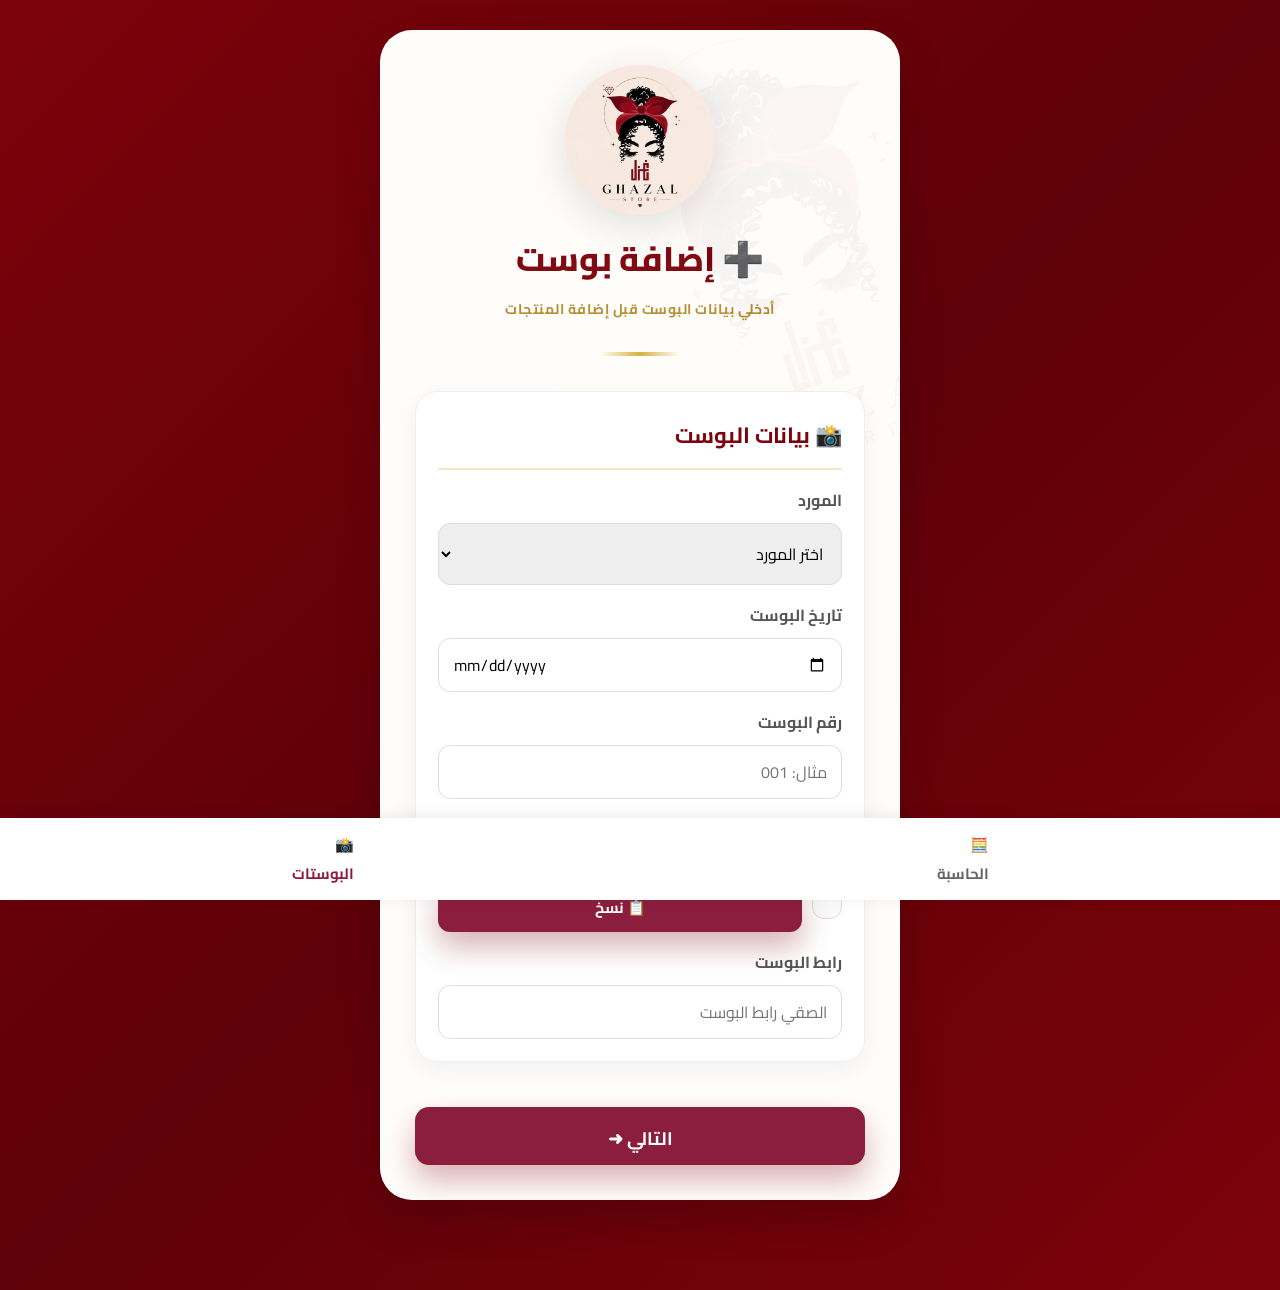
==== add-post.html @ 7c3fa7c9 "Add files via upload" ====
<!DOCTYPE html>
<html lang="ar" dir="rtl">

<head>

<meta charset="UTF-8">

<meta name="viewport" content="width=device-width, initial-scale=1.0">

<title>إضافة بوست | غزل</title>

<link rel="stylesheet" href="style.css">
<link rel="stylesheet" href="posts.css">

<link rel="preconnect" href="https://fonts.googleapis.com">
<link rel="preconnect" href="https://fonts.gstatic.com" crossorigin>

<link href="https://fonts.googleapis.com/css2?family=Cairo:wght@300;400;600;700;800&display=swap" rel="stylesheet">

</head>

<body>

<div class="container">

<img src="logo.png" class="logo" alt="غزل">

<h1>➕ إضافة بوست</h1>

<p class="subtitle">
أدخلي بيانات البوست قبل إضافة المنتجات
</p>

<div class="divider"></div>

<div class="section">

<h2>📸 بيانات البوست</h2>

<label>المورد</label>

<select id="supplier">

<option value="">اختر المورد</option>

<option value="WD">وديع</option>
<option value="ML">ملاك</option>
<option value="GH">الغول</option>
<option value="BD">البنداري</option>
<option value="MS">مصباح</option>
<option value="BM">بابا المجال</option>
<option value="MK">الملوك رجالي</option>

</select>

<label>تاريخ البوست</label>

<input
type="date"
id="postDate">

<label>رقم البوست</label>

<input
type="number"
id="postNumber"
placeholder="مثال: 001">

<label>كود البوست</label>

<div class="code-box">

<input
type="text"
id="postCode"
readonly
placeholder="سيظهر تلقائيًا">

<button
type="button"
id="copyCodeBtn">

📋 نسخ

</button>

</div>

<label>رابط البوست</label>

<input
type="url"
id="postLink"
placeholder="الصقي رابط البوست">

</div>

<button id="nextBtn" class="posts-btn">

التالي ➜

</button>

</div>

<script src="posts.js"></script>

<div class="bottom-nav">

<a href="index.html">
🧮<br>الحاسبة
</a>

<a href="posts.html" class="active">
📸<br>البوستات
</a>

</div>

</body>

</html>
---- style.css ----
/*=================================================
            GHAZAL CALCULATOR
==================================================*/

@import url('https://fonts.googleapis.com/css2?family=Cairo:wght@300;400;600;700;800&display=swap');

*{
margin:0;
padding:0;
box-sizing:border-box;
font-family:'Cairo',sans-serif;
}

:root{

--primary:#7c020b;
--primary-dark:#75040a;
--gold:#D4AF37;
--gold-light:#f6e3a1;

--white:#ffffff;
--offwhite:#fffdfb;

--text:#444;

--shadow:
0 18px 45px rgba(0,0,0,.18);

}

body{

direction:rtl;

min-height:100vh;

display:flex;

justify-content:center;

align-items:center;

padding:30px 15px;

background:
linear-gradient(
135deg,
#7c020b,
#5f0108,
#7c020b
);

overflow-x:hidden;

}



/*==========================
CARD
===========================*/

.container{

position:relative;

width:100%;
max-width:520px;

background:var(--offwhite);

border-radius:32px;

padding:35px;

overflow:hidden;

box-shadow:var(--shadow);

}



/*==========================
WATERMARK
===========================*/

.container::before{

content:"";

position:absolute;

right:-140px;

top:-40px;

width:520px;

height:520px;

background:url("logo.png");

background-repeat:no-repeat;

background-size:contain;

opacity:.035;

pointer-events:none;

transform:rotate(-18deg);

}



/*==========================
HEADER
===========================*/

.logo{

display:block;

width:150px;

margin:auto;

margin-bottom:12px;

filter:
drop-shadow(0 10px 20px rgba(0,0,0,.12));

}

h1{

text-align:center;

font-size:34px;

font-weight:800;

color:var(--primary);

margin-bottom:6px;

}

.subtitle{

text-align:center;

font-size:14px;

color:#b48b2f;

font-weight:700;

margin-bottom:30px;

letter-spacing:.5px;

}

.divider{

width:80px;

height:4px;

margin:20px auto 35px;

border-radius:50px;

background:
linear-gradient(
90deg,
transparent,
var(--gold),
transparent
);

}



/*==========================
SECTIONS
===========================*/

.section{

position:relative;

background:white;

border-radius:22px;

padding:22px;

margin-bottom:22px;

border:1px solid #f1eeee;

box-shadow:

0 8px 25px rgba(0,0,0,.05);

transition:.35s;

}

.section:hover{

transform:translateY(-3px);

box-shadow:

0 15px 35px rgba(0,0,0,.08);

}

.section h2{

display:flex;

align-items:center;

gap:10px;

font-size:22px;

color:var(--primary);

margin-bottom:20px;

padding-bottom:12px;

border-bottom:

2px solid rgba(212,175,55,.30);

}



/*==========================
LABELS
===========================*/

label{

display:block;

font-size:16px;

font-weight:700;

color:#555;

margin-top:18px;

margin-bottom:8px;

}



/*==========================
INPUTS
===========================*/

input{

width:100%;

height:54px;

border-radius:16px;

border:2px solid #ececec;

padding:0 16px;

font-size:17px;

transition:.3s;

outline:none;

background:white;

}

input:focus{

border-color:var(--primary);

box-shadow:

0 0 0 5px rgba(124,2,11,.08);

}

input[readonly]{

background:#fafafa;

font-weight:bold;

color:var(--primary);

}
/*==========================
RESULT BOXES
===========================*/

.result{

display:flex;

justify-content:space-between;

align-items:center;

padding:15px 18px;

margin-top:14px;

border-radius:16px;

background:#faf8f8;

border:1px solid #efe5e5;

transition:.30s;

}

.result:hover{

transform:translateY(-2px);

box-shadow:0 10px 25px rgba(0,0,0,.08);

}

.result-title{

font-size:15px;

font-weight:700;

color:#666;

}

.result-value{

background:linear-gradient(135deg,#7c020b,#75040a);

color:white;

padding:9px 16px;

border-radius:30px;

font-weight:800;

font-size:18px;

min-width:120px;

text-align:center;

box-shadow:0 8px 20px rgba(124,2,11,.20);

}



/*==========================
BUTTON
===========================*/

button{

width:100%;

height:58px;

margin-top:30px;

border:none;

border-radius:18px;

background:linear-gradient(135deg,#7c020b,#75040a);

color:white;

font-size:18px;

font-weight:700;

cursor:pointer;

transition:.35s;

box-shadow:0 15px 30px rgba(124,2,11,.30);

}

button:hover{

transform:translateY(-3px);

box-shadow:0 20px 40px rgba(124,2,11,.40);

}

button:active{

transform:scale(.98);

}



/*==========================
FOOTER
===========================*/

.footer{

margin-top:20px;

text-align:center;

font-size:13px;

font-weight:600;

color:#999;

}



/*==========================
SCROLLBAR
===========================*/

::-webkit-scrollbar{

width:8px;

}

::-webkit-scrollbar-thumb{

background:#7c020b;

border-radius:20px;

}



/*==========================
MOBILE
===========================*/

@media(max-width:768px){

body{

padding:15px;

}

.container{

padding:22px;

border-radius:24px;

}

.container::before{

width:420px;

height:420px;

right:-130px;

top:-20px;

opacity:.04;

}

.logo{

width:75px;

}

h1{

font-size:28px;

}

.subtitle{

font-size:13px;

margin-bottom:22px;

}

.section{

padding:18px;

border-radius:18px;

}

.section h2{

font-size:20px;

}

label{

font-size:15px;

}

input{

height:50px;

font-size:16px;

}

.result{

flex-direction:column;

align-items:flex-start;

gap:10px;

}

.result-value{

width:100%;

font-size:18px;

}

button{

height:54px;

font-size:17px;

}

}



/*==========================
ANIMATION
===========================*/

.container{

animation:show .7s ease;

}

@keyframes show{

0%{

opacity:0;

transform:translateY(35px);

}

100%{

opacity:1;

transform:translateY(0);

}

}
#splash{

position:fixed;
top:0;
left:0;
width:100%;
height:100vh;

background:#ffffff;

display:flex;
flex-direction:column;
justify-content:center;
align-items:center;

z-index:9999;

}


#splash img{

width:120px;
height:120px;
object-fit:contain;

}


#splash h1{

font-family:Cairo, sans-serif;
color:#800020;
font-size:40px;
margin:15px 0 5px;

}


#splash p{

font-family:Cairo, sans-serif;
color:#777;
font-size:18px;

}
.posts-btn{
    width:100%;
    margin-top:15px;
    padding:14px;
    border:none;
    border-radius:14px;
    font-size:18px;
    font-weight:700;
    cursor:pointer;
    background:#8B1E3F;
    color:#fff;
    transition:.3s;
}

.posts-btn:hover{
    opacity:.9;
    transform:translateY(-2px);
}
.bottom-nav{
    position:fixed;
    bottom:0;
    left:0;
    width:100%;
    background:#fff;
    display:flex;
    justify-content:space-around;
    align-items:center;
    padding:12px 0;
    box-shadow:0 -2px 15px rgba(0,0,0,.08);
    z-index:999;
}

.bottom-nav a{
    text-decoration:none;
    color:#666;
    font-size:15px;
    font-weight:700;
}

.bottom-nav a.active{
    color:#8B1E3F;
}

body{
    padding-bottom:90px;
}
---- posts.css ----
/* =========================
   Ghazal Posts
========================= */

.section{
    margin-bottom:20px;
}

.section h2{
    margin-bottom:15px;
}

label{
    display:block;
    margin:15px 0 8px;
    font-weight:700;
}

input,
select{
    width:100%;
    padding:14px;
    border:1px solid #ddd;
    border-radius:12px;
    font-size:16px;
    font-family:'Cairo',sans-serif;
    box-sizing:border-box;
}

input:focus,
select:focus{
    outline:none;
    border-color:#8B1E3F;
}

.code-box{
    display:flex;
    align-items:center;
    gap:10px;
}

.code-box input{
    flex:1;
}

#copyCodeBtn{
    min-width:95px;
    height:50px;
    border:none;
    border-radius:12px;
    background:#8B1E3F;
    color:#fff;
    font-family:'Cairo',sans-serif;
    font-size:15px;
    font-weight:700;
    cursor:pointer;
}

#copyCodeBtn:hover{
    opacity:.9;
}

.posts-btn{
    width:100%;
    padding:15px;
    margin-top:25px;
    border:none;
    border-radius:14px;
    background:#8B1E3F;
    color:#fff;
    font-size:18px;
    font-family:'Cairo',sans-serif;
    font-weight:700;
    cursor:pointer;
}

.posts-btn:hover{
    opacity:.9;
    transform:translateY(-2px);
    transition:.2s;
}
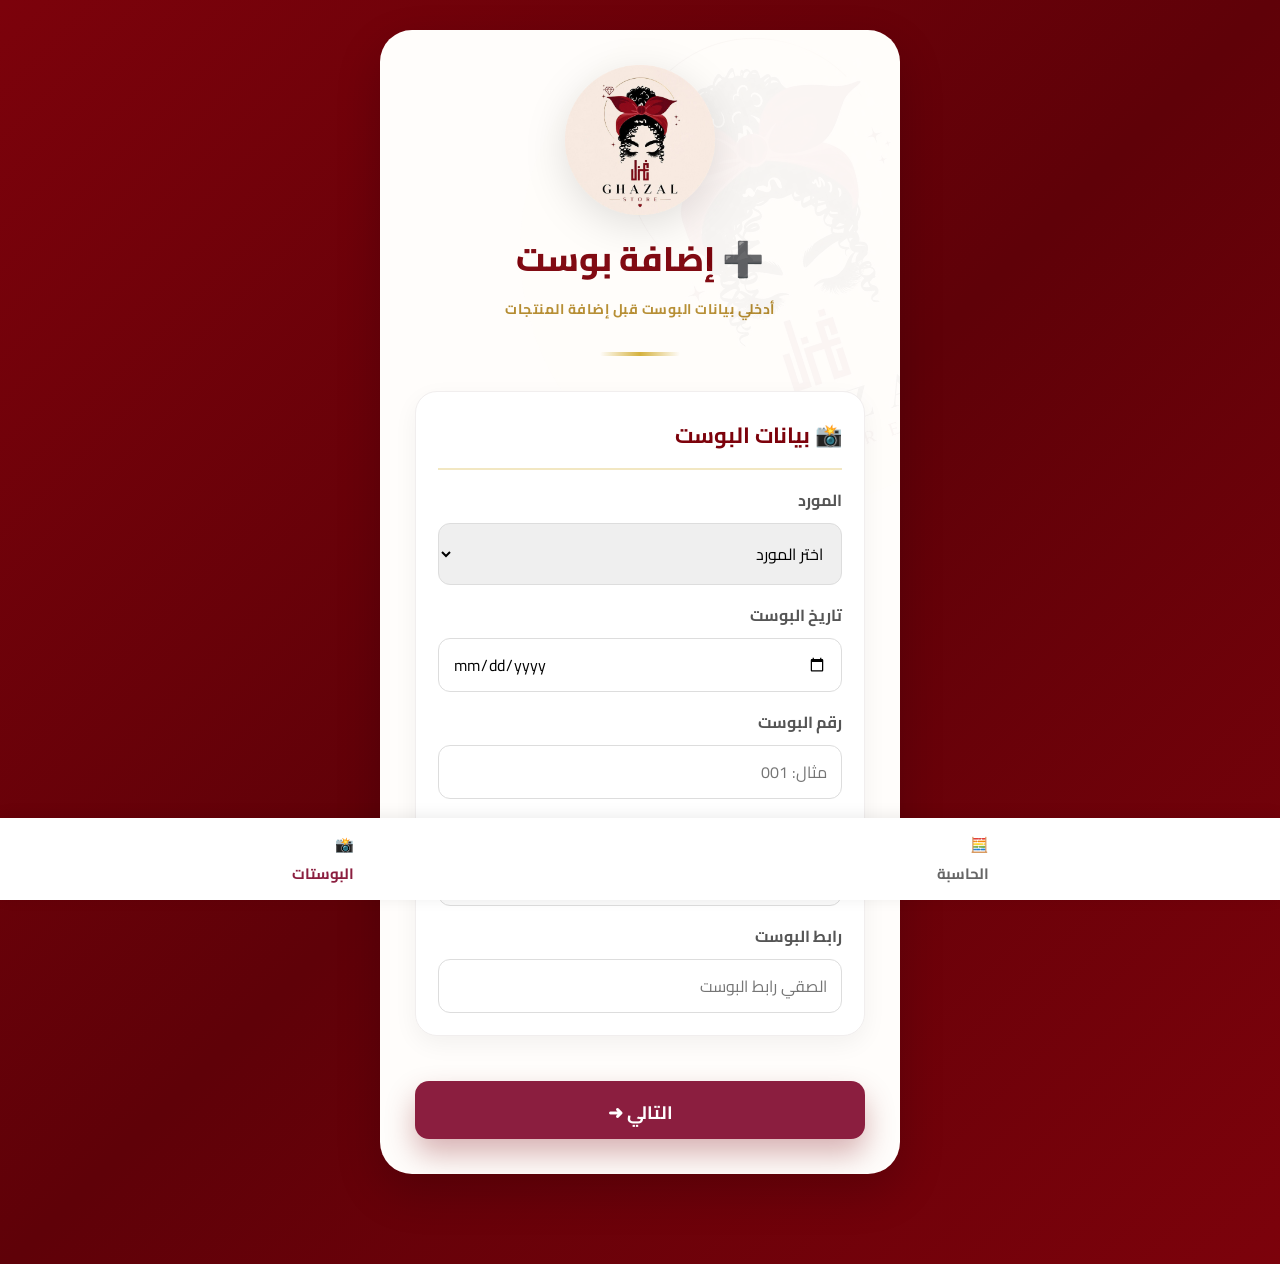
==== commit 54c07e2b: "Add files via upload" ====
--- a/add-post.html
+++ b/add-post.html
@@ -19,25 +19,37 @@
 
 </head>
 
+
 <body>
+
 
 <div class="container">
 
+
 <img src="logo.png" class="logo" alt="غزل">
 
+
 <h1>➕ إضافة بوست</h1>
+
 
 <p class="subtitle">
 أدخلي بيانات البوست قبل إضافة المنتجات
 </p>
 
+
 <div class="divider"></div>
+
+
 
 <div class="section">
 
+
 <h2>📸 بيانات البوست</h2>
 
+
+
 <label>المورد</label>
+
 
 <select id="supplier">
 
@@ -53,22 +65,34 @@
 
 </select>
 
+
+
+
 <label>تاريخ البوست</label>
+
 
 <input
 type="date"
 id="postDate">
 
+
+
+
+
 <label>رقم البوست</label>
+
 
 <input
 type="number"
 id="postNumber"
 placeholder="مثال: 001">
 
+
+
+
+
 <label>كود البوست</label>
 
-<div class="code-box">
 
 <input
 type="text"
@@ -76,46 +100,66 @@
 readonly
 placeholder="سيظهر تلقائيًا">
 
-<button
-type="button"
-id="copyCodeBtn">
 
-📋 نسخ
 
-</button>
 
-</div>
 
 <label>رابط البوست</label>
+
 
 <input
 type="url"
 id="postLink"
 placeholder="الصقي رابط البوست">
 
+
+
 </div>
 
-<button id="nextBtn" class="posts-btn">
+
+
+
+<button 
+id="nextBtn"
+class="posts-btn">
 
 التالي ➜
 
 </button>
 
+
+
+
 </div>
+
+
+
 
 <script src="posts.js"></script>
 
+
+
+
 <div class="bottom-nav">
 
+
 <a href="index.html">
-🧮<br>الحاسبة
+🧮<br>
+الحاسبة
 </a>
 
+
+
 <a href="posts.html" class="active">
-📸<br>البوستات
+📸<br>
+البوستات
 </a>
 
+
 </div>
+
+
+
 
 </body>
 
